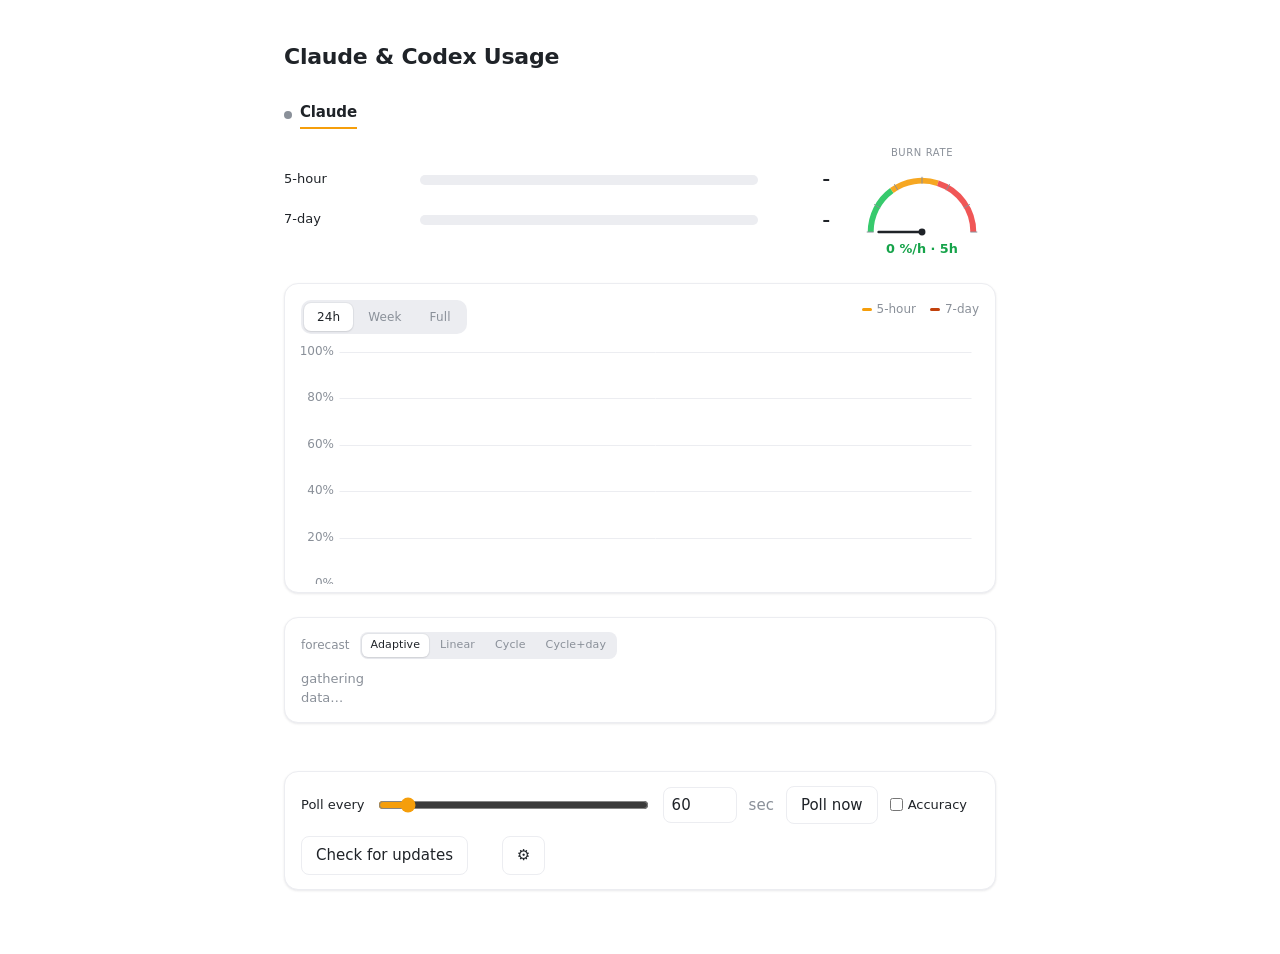
==== static/index.html @ 26c9233f "claude: All | Fable switch for model-scoped weekly limits Co-Authored-By: Claude Opus 5.5 (1M contex" ====
<!doctype html>
<html lang="en">
<head>
  <meta charset="utf-8" />
  <meta name="viewport" content="width=device-width, initial-scale=1" />
  <title>Claude &amp; Codex Usage</title>
  <link rel="stylesheet" href="/static/vendor/uPlot.min.css" />
  <link rel="stylesheet" href="/static/style.css" />
  <script>
    // ?widget=1 (used by the menu-bar webview) hides the page title; the plain
    // browser URL keeps it. Set on <html> before paint to avoid a flash.
    if (new URLSearchParams(location.search).has("widget"))
      document.documentElement.classList.add("widget");
  </script>
</head>
<body>
  <main class="wrap">
    <header class="top">
      <h1>Claude&nbsp;&amp;&nbsp;Codex&nbsp;Usage</h1>
    </header>

    <div id="banner" class="banner" hidden></div>

    <div id="stale" class="stalebar" hidden></div>

    <div id="updateBar" class="updatebar" hidden>
      <span id="updateMsg"></span>
      <button id="updateBtn" class="upd-btn">Update now</button>
    </div>

    <div class="cols">
      <!-- ===================== CLAUDE ===================== -->
      <section class="col" id="colClaude">
        <div class="col-head"><span id="dot" class="dot"></span><span class="col-title claude">Claude</span>
          <div class="seg seg-sm" data-sync="acct" hidden>
            <button data-a="desktop">Desktop</button>
            <button data-a="cli">CLI</button>
          </div>
          <div id="scopeSeg" class="seg seg-sm" data-sync="scope" hidden></div>
        </div>

        <div class="usage-row">
          <section class="bars">
            <div class="bar-row">
              <div class="bar-label">5-hour<span id="fhReset" class="reset muted"></span></div>
              <div class="track"><div id="fhFill" class="fill fh"></div></div>
              <div id="fhPct" class="pct">–</div>
            </div>
            <div class="bar-row">
              <div class="bar-label"><span id="sdLabel">7-day</span><span id="sdReset" class="reset muted"></span></div>
              <div class="track"><div id="sdFill" class="fill sd"></div></div>
              <div id="sdPct" class="pct">–</div>
            </div>
          </section>
          <div class="gauge"><div class="gauge-cap">burn rate</div><div id="claudeGauge"></div></div>
        </div>

        <section class="card chart-card">
          <div class="chart-head">
            <div class="seg" data-sync="range">
              <button data-r="24h">24h</button>
              <button data-r="7d">Week</button>
              <button data-r="full">Full</button>
            </div>
            <div class="legend-col">
              <span class="legend">
                <span class="lg"><i class="swatch fh"></i>5-hour</span>
                <span class="lg"><i class="swatch sd"></i>7-day</span>
              </span>
              <span id="consumed" class="consumed"></span>
            </div>
          </div>
          <div id="chart"></div>
        </section>

        <section class="card prog-card">
          <div class="prog-head">
            <span class="muted">forecast</span>
            <div class="seg seg-sm" data-sync="model">
              <button data-m="adaptive">Adaptive</button>
              <button data-m="linear">Linear</button>
              <button data-m="cycle">Cycle</button>
              <button data-m="cycle+tod">Cycle+day</button>
            </div>
          </div>
          <div id="prog" class="prog"><div class="prog-row muted"><span class="prog-msg">gathering data…</span></div></div>
        </section>

        <section id="scoped" class="scoped"></section>
      </section>

      <!-- ===================== CODEX ===================== -->
      <section class="col" id="colCodex" hidden>
        <div class="col-head">
          <span id="cxDot" class="dot"></span>
          <span class="col-title codex">Codex</span>
          <span id="cxSource" class="muted src"></span>
        </div>

        <div class="usage-row">
          <section id="cxBars" class="bars"></section>
          <div class="gauge"><div class="gauge-cap">burn rate</div><div id="codexGauge"></div></div>
        </div>

        <section class="card chart-card">
          <div class="chart-head">
            <div class="seg" data-sync="range">
              <button data-r="24h">24h</button>
              <button data-r="7d">Week</button>
              <button data-r="full">Full</button>
            </div>
            <div class="legend-col">
              <span id="cxLegend" class="legend"></span>
              <span id="cxConsumed" class="consumed"></span>
            </div>
          </div>
          <div id="cxChart"></div>
        </section>

        <section class="card prog-card">
          <div class="prog-head">
            <span class="muted">forecast</span>
            <div class="seg seg-sm" data-sync="model">
              <button data-m="adaptive">Adaptive</button>
              <button data-m="linear">Linear</button>
              <button data-m="cycle">Cycle</button>
              <button data-m="cycle+tod">Cycle+day</button>
            </div>
          </div>
          <div id="cxProg" class="prog"><div class="prog-row muted"><span class="prog-msg">gathering data…</span></div></div>
        </section>

        <section id="cxScoped" class="scoped"></section>
      </section>
    </div>

    <section class="card acc" id="accuracy" hidden>
      <div class="acc-head">
        <span class="cc-title">Forecast accuracy</span>
        <span class="muted cc-sub" id="accSub">backtested against your own history</span>
      </div>
      <div id="accBody" class="acc-body muted">scoring…</div>
    </section>

    <section class="card ccost" id="ccost" hidden>
      <div class="cc-head">
        <span class="cc-title">API-equivalent spend</span>
        <span class="muted cc-sub">Claude Code + Codex token logs priced at API list rates · comparison only</span>
      </div>
      <div class="cc-nums">
        <div class="cc-metric"><div class="k">Last 24h</div><div id="ccD1" class="v">–</div></div>
        <div class="cc-metric"><div class="k">Last 7 days</div><div id="ccD7" class="v">–</div></div>
        <div class="cc-metric"><div class="k">All time</div><div id="ccTotal" class="v">–</div></div>
      </div>
      <div id="ccBreak" class="cc-break muted"></div>
      <div id="ccMode" class="seg cc-seg">
        <button data-m="all">All</button>
        <button data-m="today">Today</button>
      </div>
      <div id="ccTop" class="acc-body"></div>
    </section>

    <footer class="controls card">
      <label for="ival">Poll every</label>
      <input id="ival" type="range" min="10" max="600" step="5" value="60" />
      <input id="ivalNum" type="number" min="10" max="3600" value="60" />
      <span class="muted">sec</span>
      <button id="pollNow" class="btn">Poll now</button>
      <label class="ctl-chk" title="Backtest every model against your own history">
        <input id="accToggle" type="checkbox" />Accuracy
      </label>
      <span id="updated" class="muted upd"></span>
      <button id="checkUpdate" class="btn">Check for updates</button>
      <button id="version" class="linkbtn muted ver" title="Changelog"></button>
      <button id="gear" class="btn gear" title="Settings" aria-label="Settings">⚙</button>
    </footer>

    <section id="settings" class="card settings" hidden>
      <div class="set-row">
        <div>
          <div class="set-title">Working days</div>
          <div class="set-sub muted">The forecast holds flat on the days you leave off,
            instead of projecting usage you will not make.</div>
        </div>
        <div id="workDays" class="seg seg-sm">
          <button data-d="1">Mon</button>
          <button data-d="2">Tue</button>
          <button data-d="3">Wed</button>
          <button data-d="4">Thu</button>
          <button data-d="5">Fri</button>
          <button data-d="6">Sat</button>
          <button data-d="0">Sun</button>
        </div>
      </div>
    </section>

    <div id="whatsNew" class="modal" hidden>
      <div class="card modal-card" role="dialog" aria-modal="true" aria-labelledby="wnTitle">
        <div class="wn-head">
          <span id="wnTitle" class="wn-title">What's new</span>
          <span id="wnSub" class="muted wn-sub"></span>
        </div>
        <div id="wnBody" class="wn-body"></div>
        <div class="wn-foot"><button id="wnOk" class="btn">Got it</button></div>
      </div>
    </div>
  </main>

  <script src="/static/vendor/uPlot.iife.min.js"></script>
  <script src="/static/predict.js"></script>
  <script src="/static/forecast.js"></script>
  <script src="/static/accuracy.js"></script>
  <script src="/static/app.js"></script>
</body>
</html>
---- static/vendor/uPlot.min.css ----
.uplot, .uplot *, .uplot *::before, .uplot *::after {box-sizing: border-box;}.uplot {font-family: system-ui, -apple-system, "Segoe UI", Roboto, "Helvetica Neue", Arial, "Noto Sans", sans-serif, "Apple Color Emoji", "Segoe UI Emoji", "Segoe UI Symbol", "Noto Color Emoji";line-height: 1.5;width: min-content;}.u-title {text-align: center;font-size: 18px;font-weight: bold;}.u-wrap {position: relative;user-select: none;}.u-over, .u-under {position: absolute;}.u-under {overflow: hidden;}.uplot canvas {display: block;position: relative;width: 100%;height: 100%;}.u-axis {position: absolute;}.u-legend {font-size: 14px;margin: auto;text-align: center;}.u-inline {display: block;}.u-inline * {display: inline-block;}.u-inline tr {margin-right: 16px;}.u-legend th {font-weight: 600;}.u-legend th > * {vertical-align: middle;display: inline-block;}.u-legend .u-marker {width: 1em;height: 1em;margin-right: 4px;background-clip: padding-box !important;}.u-inline.u-live th::after {content: ":";vertical-align: middle;}.u-inline:not(.u-live) .u-value {display: none;}.u-series > * {padding: 4px;}.u-series th {cursor: pointer;}.u-legend .u-off > * {opacity: 0.3;}.u-select {background: rgba(0,0,0,0.07);position: absolute;pointer-events: none;}.u-cursor-x, .u-cursor-y {position: absolute;left: 0;top: 0;pointer-events: none;will-change: transform;}.u-hz .u-cursor-x, .u-vt .u-cursor-y {height: 100%;border-right: 1px dashed #607D8B;}.u-hz .u-cursor-y, .u-vt .u-cursor-x {width: 100%;border-bottom: 1px dashed #607D8B;}.u-cursor-pt {position: absolute;top: 0;left: 0;border-radius: 50%;border: 0 solid;pointer-events: none;will-change: transform;/*this has to be !important since we set inline "background" shorthand */background-clip: padding-box !important;}.u-axis.u-off, .u-select.u-off, .u-cursor-x.u-off, .u-cursor-y.u-off, .u-cursor-pt.u-off {display: none;}
---- static/style.css ----
:root {
  --bg: #ffffff;
  --ink: #1f2328;
  --muted: #8a9099;
  --line: #ecedf1;
  --card: #ffffff;
  /* Claude is always orange, Codex is always blue. Shade separates the windows
     within a provider; hue never crosses between them. */
  --fh: #f59e0b;   /* Claude 5-hour  (orange) */
  --sd: #c2410c;   /* Claude 7-day   (burnt orange — well clear of --fh) */
  --cx1: #6366f1;  /* Codex 5-hour   (indigo) */
  --cx2: #3b82f6;  /* Codex 7-day    (blue) */
  --fh-dim: rgba(245,158,11,.40);   /* forecast projection — lighter line colors */
  --sd-dim: rgba(194,65,12,.40);
  --cx1-dim: rgba(99,102,241,.40);
  --cx2-dim: rgba(59,130,246,.40);
  --fh-band: rgba(245,158,11,.13);  /* cone forecast — translucent p10-p90 fill */
  --sd-band: rgba(194,65,12,.13);
  --cx1-band: rgba(99,102,241,.13);
  --cx2-band: rgba(59,130,246,.13);
  --shadow: 0 1px 2px rgba(16,24,40,.04), 0 1px 3px rgba(16,24,40,.06);
  --radius: 14px;
}
@media (prefers-color-scheme: dark) {
  :root { --bg:#0f1115; --ink:#e8eaed; --muted:#8b93a1; --line:#232733; --card:#151821; }
}

* { box-sizing: border-box; }
/* The `hidden` attribute must win over any class that sets `display` (e.g.
   .updatebar { display:flex }), otherwise author styles override the UA
   [hidden]{display:none} rule and the element shows even when hidden. */
[hidden] { display: none !important; }
html, body { margin: 0; background: var(--bg); color: var(--ink); }
body {
  font: 15px/1.5 -apple-system, BlinkMacSystemFont, "Segoe UI", system-ui, sans-serif;
  -webkit-font-smoothing: antialiased;
}
.wrap { max-width: 760px; margin: 0 auto; padding: 40px 24px 64px; transition: max-width .2s; }
body.two .wrap { max-width: 1180px; }
.muted { color: var(--muted); }

/* two-column layout (Claude | Codex) */
.cols { display: grid; grid-template-columns: 1fr; gap: 28px; }
body.two .cols { grid-template-columns: 1fr 1fr; }
.col { min-width: 0; }
.col-head { display: flex; align-items: center; gap: 8px; margin-bottom: 16px; }
.col-title { font-size: 15px; font-weight: 700; letter-spacing: -.01em; padding-bottom: 3px; border-bottom: 2px solid var(--line); }
.col-title.claude { border-color: var(--fh); }
.col-title.codex { border-color: var(--cx1); }
.col-head .src { font-size: 11px; }
@media (max-width: 820px) { body.two .cols { grid-template-columns: 1fr; } }

.top { display: flex; align-items: baseline; justify-content: space-between; margin-bottom: 28px; }
/* menu-bar widget view (?widget=1): drop the title bar, tighten the top */
.widget .top { display: none; }
.widget .wrap { padding-top: 22px; }
h1 { font-size: 22px; font-weight: 600; letter-spacing: -.01em; margin: 0; }
.status { display: flex; align-items: center; gap: 8px; font-size: 13px; }
.dot { width: 8px; height: 8px; border-radius: 50%; background: var(--muted); transition: background .3s; }
.dot.ok { background: #22c55e; box-shadow: 0 0 0 4px rgba(34,197,94,.14); }
.dot.err { background: #ef4444; box-shadow: 0 0 0 4px rgba(239,68,68,.14); }

.banner {
  background: #fef2f2; color: #b42318; border: 1px solid #fbd5d5;
  padding: 10px 14px; border-radius: 10px; font-size: 13px; margin-bottom: 20px;
}
@media (prefers-color-scheme: dark) { .banner { background:#2a1315; color:#f9a8a8; border-color:#4a2225; } }

.cursor-time {
  position: absolute; top: 2px; transform: translateX(-50%);
  pointer-events: none; white-space: nowrap;
  font-size: 11px; font-variant-numeric: tabular-nums;
  color: var(--muted); background: var(--card);
  padding: 1px 5px; border-radius: 5px;
}

.cc-seg { margin-top: 14px; }
#ccTop { margin-top: 10px; position: relative; }
#ccTip {
  /* Inside the bar area, not above it — anchoring to the card's top edge would
     push the box out of the card and get it clipped. */
  position: absolute; top: 0;
  pointer-events: none; z-index: 5; min-width: 190px;
  background: var(--card); color: var(--ink);
  border: 1px solid var(--line); border-radius: 8px;
  padding: 8px 10px; font-size: 12px;
  box-shadow: 0 6px 20px -6px rgba(16,24,40,.28);
}
#ccTip { max-width: 320px; }
#ccTip .tip-t { font-weight: 600; margin-bottom: 2px; }
#ccTip .tip-sub { color: var(--muted); font-size: 11px; margin-bottom: 5px; word-break: break-all; }
#ccTip .tip-r b { white-space: nowrap; }
#ccTip .tip-r { display: flex; justify-content: space-between; gap: 14px; color: var(--muted); }
#ccTip .tip-r b { color: var(--ink); font-variant-numeric: tabular-nums; }
.cc-bars { display: flex; align-items: flex-end; gap: 2px; height: 110px; }
.cc-bar { flex: 1; min-width: 3px; border-radius: 2px 2px 0 0; transition: opacity .12s; }
.cc-bar.cl { background: var(--fh); }
.cc-bar.cx { background: var(--cx1); }
.cc-bars:hover .cc-bar { opacity: .45; }
.cc-bars .cc-bar:hover { opacity: 1; }
.cc-axis { display: flex; justify-content: space-between; font-size: 11px; margin-top: 6px; }

.gear { padding: 5px 10px; font-size: 14px; line-height: 1; }
.settings { padding: 14px 16px; margin-top: -12px; margin-bottom: 24px; }
.set-row { display: flex; align-items: center; justify-content: space-between; gap: 20px; flex-wrap: wrap; }
.set-title { font-size: 13px; font-weight: 600; }
.set-sub { font-size: 12px; max-width: 46ch; margin-top: 2px; }

/* changelog modal. [hidden] is restated because .modal sets display, which
   would otherwise beat the attribute and leave it permanently open. */
.modal { position: fixed; inset: 0; z-index: 50; padding: 20px;
  display: grid; place-items: center; background: rgba(15, 18, 25, .38); }
.modal[hidden] { display: none; }
.modal-card { width: min(560px, 100%); max-height: 75vh; display: flex; flex-direction: column;
  padding: 16px 18px; margin: 0; }
.wn-head { display: flex; align-items: baseline; gap: 10px; margin-bottom: 10px; }
.wn-title { font-size: 15px; font-weight: 600; }
.wn-sub { font-size: 12px; }
.wn-body { overflow-y: auto; font-size: 13px; }
.wn-ver { font-weight: 600; margin: 12px 0 4px; }
.wn-ver:first-child { margin-top: 0; }
.wn-ver .muted { font-weight: 400; font-size: 12px; margin-left: 8px; }
.wn-body ul { margin: 0; padding-left: 18px; }
.wn-body li { margin: 2px 0; }
.wn-foot { display: flex; justify-content: flex-end; margin-top: 12px; }
.linkbtn { background: none; border: 0; padding: 0; font: inherit; cursor: pointer; }
.linkbtn:hover { text-decoration: underline; }

/* forecast-accuracy table */
.acc-head { display: flex; align-items: baseline; gap: 10px; margin-bottom: 10px; }
.acc-body { font-size: 13px; }
table.acc-tbl { border-collapse: collapse; font-variant-numeric: tabular-nums; }
table.acc-tbl th, table.acc-tbl td { padding: 4px 14px 4px 0; text-align: right; }
table.acc-tbl th:first-child, table.acc-tbl td:first-child { text-align: left; padding-right: 22px; }
table.acc-tbl thead th { font-weight: 500; color: var(--muted); font-size: 12px; }
table.acc-tbl td.best { color: var(--ink); font-weight: 600; }
table.acc-tbl tr.active td:first-child::after { content: " · in use"; color: var(--muted); font-weight: 400; }
.acc-foot { margin-top: 9px; font-size: 12px; }

/* data-has-stopped-advancing banner: amber, distinct from a poll error above */
.stalebar {
  background: #fffbeb; color: #92400e; border: 1px solid #fde68a;
  padding: 10px 14px; border-radius: 10px; font-size: 13px; margin-bottom: 20px;
}
@media (prefers-color-scheme: dark) { .stalebar { background:#2a2213; color:#fcd34d; border-color:#4a3c22; } }

/* update-available banner */
.updatebar {
  display: flex; align-items: center; gap: 12px;
  background: #eef2ff; color: #3730a3; border: 1px solid #c7d2fe;
  padding: 10px 14px; border-radius: 10px; font-size: 13px; margin-bottom: 20px;
}
.updatebar #updateMsg { flex: 1; font-variant-numeric: tabular-nums; }
.upd-btn {
  border: 0; background: var(--fh); color: #fff; border-radius: 8px;
  padding: 6px 14px; font: inherit; font-size: 13px; font-weight: 600; cursor: pointer;
}
.upd-btn:hover { filter: brightness(1.06); }
.upd-btn:disabled { opacity: .6; cursor: default; }
/* footer "Check for updates" turns into a primary "Update to vX" button */
.btn.update-mode { background: var(--fh); border-color: var(--fh); color: #fff; font-weight: 600; }
.btn.update-mode:hover { filter: brightness(1.06); color: #fff; }
.ver { margin-left: 10px; font-variant-numeric: tabular-nums; }
@media (prefers-color-scheme: dark) {
  .updatebar { background: #1e1b4b; color: #c7d2fe; border-color: #3730a3; }
}

/* usage bars + burn-rate gauge side by side */
.usage-row { display: flex; align-items: center; gap: 18px; margin-bottom: 28px; }
.usage-row .bars { flex: 1; margin-bottom: 0; }
.gauge { width: 148px; flex-shrink: 0; text-align: center; }
.gauge-cap { font-size: 10px; text-transform: uppercase; letter-spacing: .06em; color: var(--muted); margin-bottom: 1px; }
.gauge-svg { width: 100%; height: auto; display: block; }
.gauge-val { fill: var(--ink); font-size: 13px; font-weight: 700; font-variant-numeric: tabular-nums; }
/* steam vented from the gauge while it's over the max */
.steam-puff { transform-box: fill-box; transform-origin: center; animation: steam 1.9s ease-out forwards; }
@keyframes steam {
  0%   { opacity: 0; transform: translate(0, 0) scale(0.6); }
  20%  { opacity: .8; }
  100% { opacity: 0; transform: translate(var(--dx, 0), -26px) scale(2.8); }
}
@media (max-width: 480px) { .usage-row { flex-direction: column; align-items: stretch; } .gauge { width: 100%; max-width: 180px; margin: 0 auto; } }

.bars { display: grid; gap: 18px; margin-bottom: 28px; }
.bar-row { display: grid; grid-template-columns: 120px 1fr 56px; align-items: center; gap: 16px; }
.bar-label { font-size: 13px; font-weight: 500; }
.reset { display: block; font-size: 11px; font-weight: 400; margin-top: 2px; }
.track { height: 10px; background: var(--line); border-radius: 999px; overflow: hidden; }
.fill { height: 100%; width: 0%; border-radius: 999px; transition: width .6s cubic-bezier(.2,.7,.2,1); }
.fill.fh { background: var(--fh); }
.fill.sd { background: var(--sd); }
.fill.cx1 { background: var(--cx1); }
.fill.cx2 { background: var(--cx2); }
.bar-row.placeholder { visibility: hidden; }
.pct { text-align: right; font-variant-numeric: tabular-nums; font-weight: 600; font-size: 15px; }

.card { background: var(--card); border: 1px solid var(--line); border-radius: var(--radius); box-shadow: var(--shadow); }
.chart-card { padding: 16px 16px 8px; margin-bottom: 24px; }
.chart-head { display: flex; justify-content: space-between; align-items: flex-start; font-size: 12px; margin-bottom: 8px; gap: 12px; }
.legend-col { display: flex; flex-direction: column; align-items: center; gap: 3px; }
.consumed { font-size: 12px; font-variant-numeric: tabular-nums; color: var(--muted); text-align: center; min-height: 15px; }
.consumed b { font-weight: 600; }
.seg { display: inline-flex; gap: 2px; padding: 3px; background: var(--line); border-radius: 10px; }
.seg button {
  border: 0; background: transparent; color: var(--muted);
  font: inherit; font-size: 12px; font-weight: 500; letter-spacing: .01em;
  padding: 5px 13px; border-radius: 7px; cursor: pointer;
  transition: color .15s, background .15s, box-shadow .15s;
}
.seg button:hover:not(.on) { color: var(--ink); }
.seg button.on {
  background: var(--card); color: var(--ink);
  box-shadow: 0 1px 2px rgba(16,24,40,.10), 0 0 0 1px rgba(16,24,40,.04);
}
@media (prefers-color-scheme: dark) {
  .seg { background: #1c202b; }
  .seg button.on { background: #2a2f3d; color: #fff; box-shadow: 0 1px 2px rgba(0,0,0,.3); }
}
.legend { display: inline-flex; gap: 14px; align-items: center; color: var(--muted); white-space: nowrap; flex-shrink: 0; }
.lg { display: inline-flex; align-items: center; white-space: nowrap; }
.swatch { display: inline-block; width: 10px; height: 3px; border-radius: 2px; margin-right: 5px; vertical-align: middle; }
.swatch.fh { background: var(--fh); } .swatch.sd { background: var(--sd); }
.swatch.cx1 { background: var(--cx1); } .swatch.cx2 { background: var(--cx2); }
#chart { width: 100%; }

.prog-card { padding: 14px 16px; margin-bottom: 24px; }
.prog-head { font-size: 12px; margin-bottom: 10px; display: flex; align-items: center; gap: 10px; }
/* Compact segmented control for the forecast picker, sitting inline in a card
   header rather than dominating it. */
.seg-sm { padding: 2px; border-radius: 8px; }
.seg-sm button { padding: 3px 9px; font-size: 11px; border-radius: 6px; }
.prog { display: grid; gap: 8px; }
.prog-row { display: grid; grid-template-columns: 92px 1fr auto; align-items: baseline; gap: 12px; font-size: 13px; }
.prog-label { font-weight: 600; }
.prog-msg { color: var(--ink); }
.prog-rate { font-variant-numeric: tabular-nums; color: var(--muted); font-size: 12px; }
.prog-row.ok .prog-msg { color: #16794c; }
.prog-row.warn .prog-msg { color: #b42318; font-weight: 500; }
.prog-row.muted .prog-msg { color: var(--muted); }
.prog-row.placeholder { visibility: hidden; }
@media (prefers-color-scheme: dark) {
  .prog-row.ok .prog-msg { color: #4ade80; }
  .prog-row.warn .prog-msg { color: #f9a8a8; }
}

.cards { display: grid; grid-template-columns: repeat(3, 1fr); gap: 14px; margin-bottom: 20px; }
.cards.two { grid-template-columns: repeat(2, 1fr); }
.metric { padding: 14px 16px; }
.metric .k { font-size: 12px; color: var(--muted); }
.metric .v { font-size: 20px; font-weight: 600; margin-top: 6px; font-variant-numeric: tabular-nums; }

.scoped { display: grid; gap: 8px; margin-bottom: 24px; }
.scoped .row { display: flex; justify-content: space-between; font-size: 13px; color: var(--muted); padding: 2px 2px; }
.scoped .row b { color: var(--ink); font-weight: 600; }

.controls { display: flex; align-items: center; gap: 12px; padding: 14px 16px; flex-wrap: wrap; }
.controls label { font-size: 13px; font-weight: 500; }
.controls input[type=range] { flex: 1; min-width: 120px; accent-color: var(--fh); }
.controls input[type=number] { width: 74px; padding: 6px 8px; border: 1px solid var(--line); border-radius: 8px; background: var(--bg); color: var(--ink); font: inherit; }
.controls .ctl-lbl { font-size: 13px; font-weight: 500; }
.controls .ctl-chk { display: inline-flex; align-items: center; gap: 5px; font-size: 13px; cursor: pointer; }
.controls .ctl-chk input { margin: 0; cursor: pointer; }
.controls .sel { padding: 6px 8px; border: 1px solid var(--line); border-radius: 8px; background: var(--bg); color: var(--ink); font: inherit; font-size: 13px; cursor: pointer; }
.btn { border: 1px solid var(--line); background: var(--bg); color: var(--ink); border-radius: 8px; padding: 7px 14px; font: inherit; cursor: pointer; }
.btn:hover { border-color: var(--fh); color: var(--fh); }
.upd { margin-left: auto; font-size: 12px; }

/* API-equivalent spend strip (full width) */
.ccost { padding: 18px 20px; margin-bottom: 24px; }
.cc-head { display: flex; align-items: baseline; gap: 10px; flex-wrap: wrap; margin-bottom: 14px; }
.cc-title { font-size: 14px; font-weight: 700; letter-spacing: -.01em; }
.cc-sub { font-size: 11px; }
.cc-nums { display: grid; grid-template-columns: repeat(3, 1fr); gap: 16px; }
.cc-metric { text-align: center; }
.cc-metric .k { font-size: 12px; color: var(--muted); }
.cc-metric .v { font-size: 26px; font-weight: 700; margin-top: 4px; font-variant-numeric: tabular-nums; letter-spacing: -.02em; }
.cc-break { margin-top: 14px; font-size: 12px; text-align: center; font-variant-numeric: tabular-nums; }
.cc-break b { color: var(--ink); font-weight: 600; }

/* uPlot theming */
.u-axis { color: var(--muted); }
/* drag-to-zoom selection box — the default tint is invisible on dark */
.u-select { background: rgba(99, 102, 241, .20); }
@media (prefers-color-scheme: dark) { .u-select { background: rgba(129, 140, 248, .26); } }
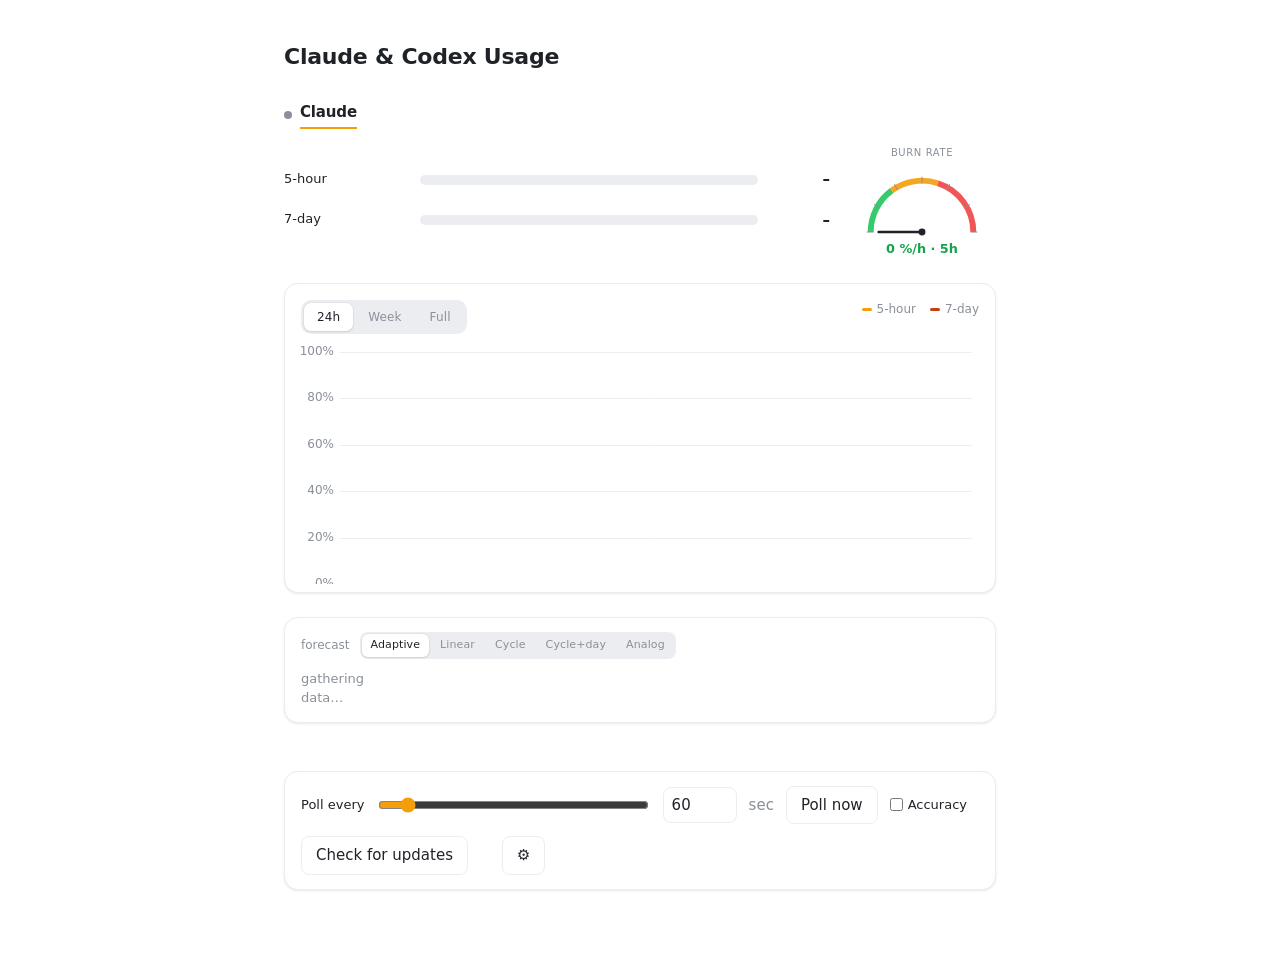
==== commit 63ae856a: "forecast: per-provider model and range, new analog model Claude and Codex each keep their own foreca" ====
--- a/static/index.html
+++ b/static/index.html
@@ -57,7 +57,7 @@
 
         <section class="card chart-card">
           <div class="chart-head">
-            <div class="seg" data-sync="range">
+            <div class="seg" data-p="claude" data-sync="range">
               <button data-r="24h">24h</button>
               <button data-r="7d">Week</button>
               <button data-r="full">Full</button>
@@ -76,11 +76,12 @@
         <section class="card prog-card">
           <div class="prog-head">
             <span class="muted">forecast</span>
-            <div class="seg seg-sm" data-sync="model">
+            <div class="seg seg-sm" data-p="claude" data-sync="model">
               <button data-m="adaptive">Adaptive</button>
               <button data-m="linear">Linear</button>
               <button data-m="cycle">Cycle</button>
               <button data-m="cycle+tod">Cycle+day</button>
+              <button data-m="analog">Analog</button>
             </div>
           </div>
           <div id="prog" class="prog"><div class="prog-row muted"><span class="prog-msg">gathering data…</span></div></div>
@@ -104,7 +105,7 @@
 
         <section class="card chart-card">
           <div class="chart-head">
-            <div class="seg" data-sync="range">
+            <div class="seg" data-p="codex" data-sync="range">
               <button data-r="24h">24h</button>
               <button data-r="7d">Week</button>
               <button data-r="full">Full</button>
@@ -120,11 +121,12 @@
         <section class="card prog-card">
           <div class="prog-head">
             <span class="muted">forecast</span>
-            <div class="seg seg-sm" data-sync="model">
+            <div class="seg seg-sm" data-p="codex" data-sync="model">
               <button data-m="adaptive">Adaptive</button>
               <button data-m="linear">Linear</button>
               <button data-m="cycle">Cycle</button>
               <button data-m="cycle+tod">Cycle+day</button>
+              <button data-m="analog">Analog</button>
             </div>
           </div>
           <div id="cxProg" class="prog"><div class="prog-row muted"><span class="prog-msg">gathering data…</span></div></div>
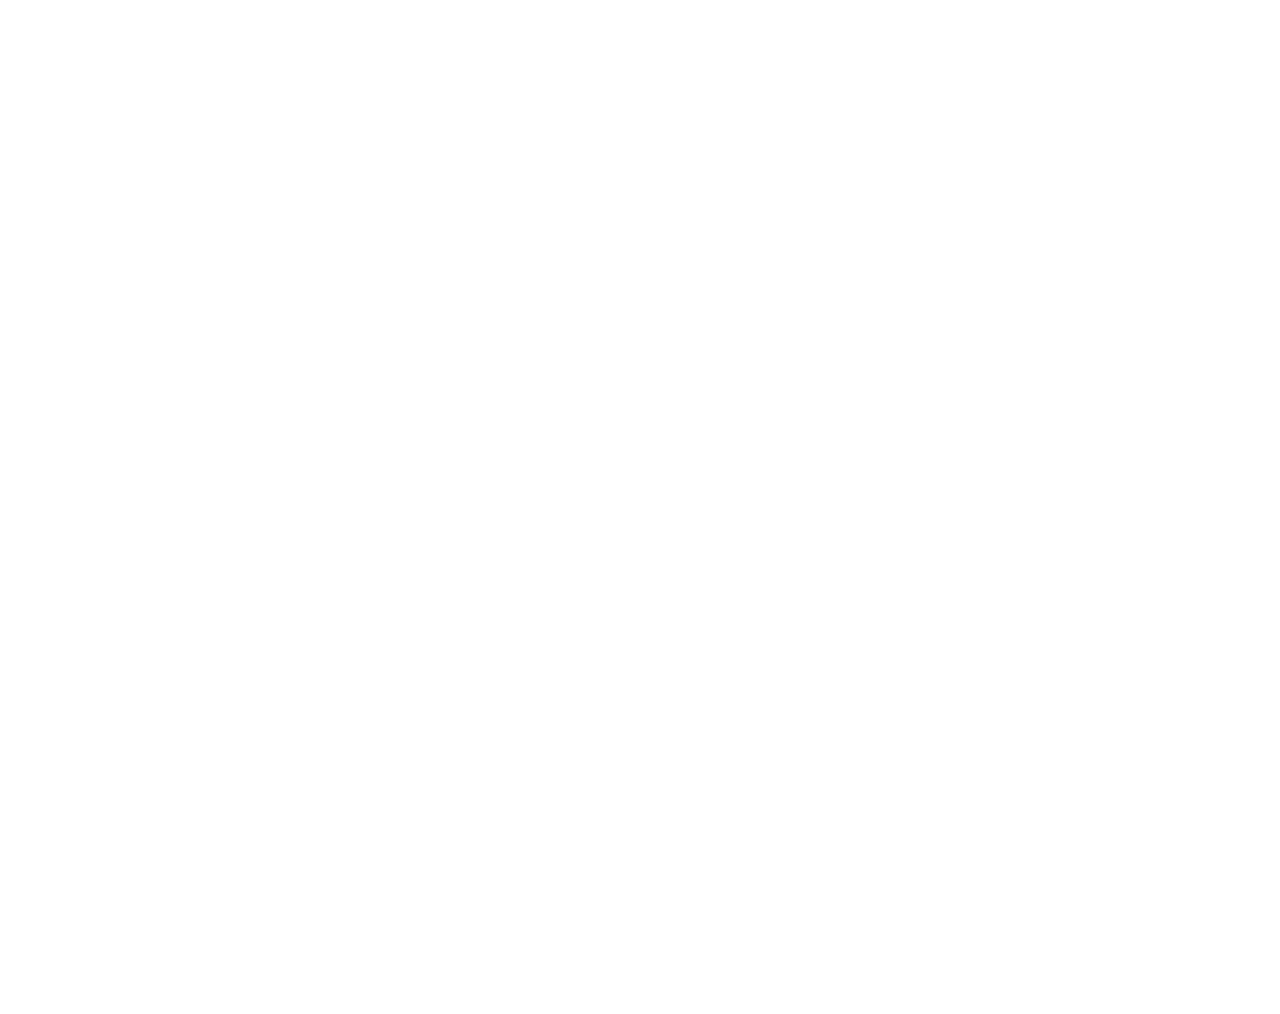
==== commit f074c5ca: "charts: overview strip to pan/zoom, full history with detail on demand - An overview strip under eac" ====
--- a/static/index.html
+++ b/static/index.html
@@ -13,7 +13,7 @@
       document.documentElement.classList.add("widget");
   </script>
 </head>
-<body>
+<body class="booting still">
   <main class="wrap">
     <header class="top">
       <h1>Claude&nbsp;&amp;&nbsp;Codex&nbsp;Usage</h1>
@@ -71,6 +71,7 @@
             </div>
           </div>
           <div id="chart"></div>
+          <div id="chartOv" class="chart-ov" title="Drag to move through time, drag the edges to zoom"></div>
         </section>
 
         <section class="card prog-card">
@@ -116,6 +117,7 @@
             </div>
           </div>
           <div id="cxChart"></div>
+          <div id="cxChartOv" class="chart-ov" title="Drag to move through time, drag the edges to zoom"></div>
         </section>
 
         <section class="card prog-card">
--- a/static/style.css
+++ b/static/style.css
@@ -36,6 +36,10 @@
   -webkit-font-smoothing: antialiased;
 }
 .wrap { max-width: 760px; margin: 0 auto; padding: 40px 24px 64px; transition: max-width .2s; }
+/* Until the first data has rendered, show nothing rather than an empty layout
+   that then jumps; and while it renders, nothing animates into place. */
+body.booting .wrap { visibility: hidden; }
+body.still *, body.still *::before, body.still *::after { transition: none !important; }
 body.two .wrap { max-width: 1180px; }
 .muted { color: var(--muted); }
 
@@ -222,6 +226,13 @@
 .swatch.fh { background: var(--fh); } .swatch.sd { background: var(--sd); }
 .swatch.cx1 { background: var(--cx1); } .swatch.cx2 { background: var(--cx2); }
 #chart { width: 100%; }
+/* overview strip: all history + forecast, with the main chart's window on it */
+.chart-ov { width: 100%; margin-top: 4px; user-select: none; touch-action: none; --ov-dim: rgba(255, 255, 255, .72); }
+.chart-ov .u-over { overflow: hidden; }
+.ov-win { position: absolute; top: 0; bottom: 0; box-sizing: border-box;
+  border: 1px solid var(--muted); border-radius: 4px; pointer-events: none;
+  box-shadow: 0 0 0 9999px var(--ov-dim); }
+@media (prefers-color-scheme: dark) { .chart-ov { --ov-dim: rgba(21, 24, 33, .72); } }
 
 .prog-card { padding: 14px 16px; margin-bottom: 24px; }
 .prog-head { font-size: 12px; margin-bottom: 10px; display: flex; align-items: center; gap: 10px; }
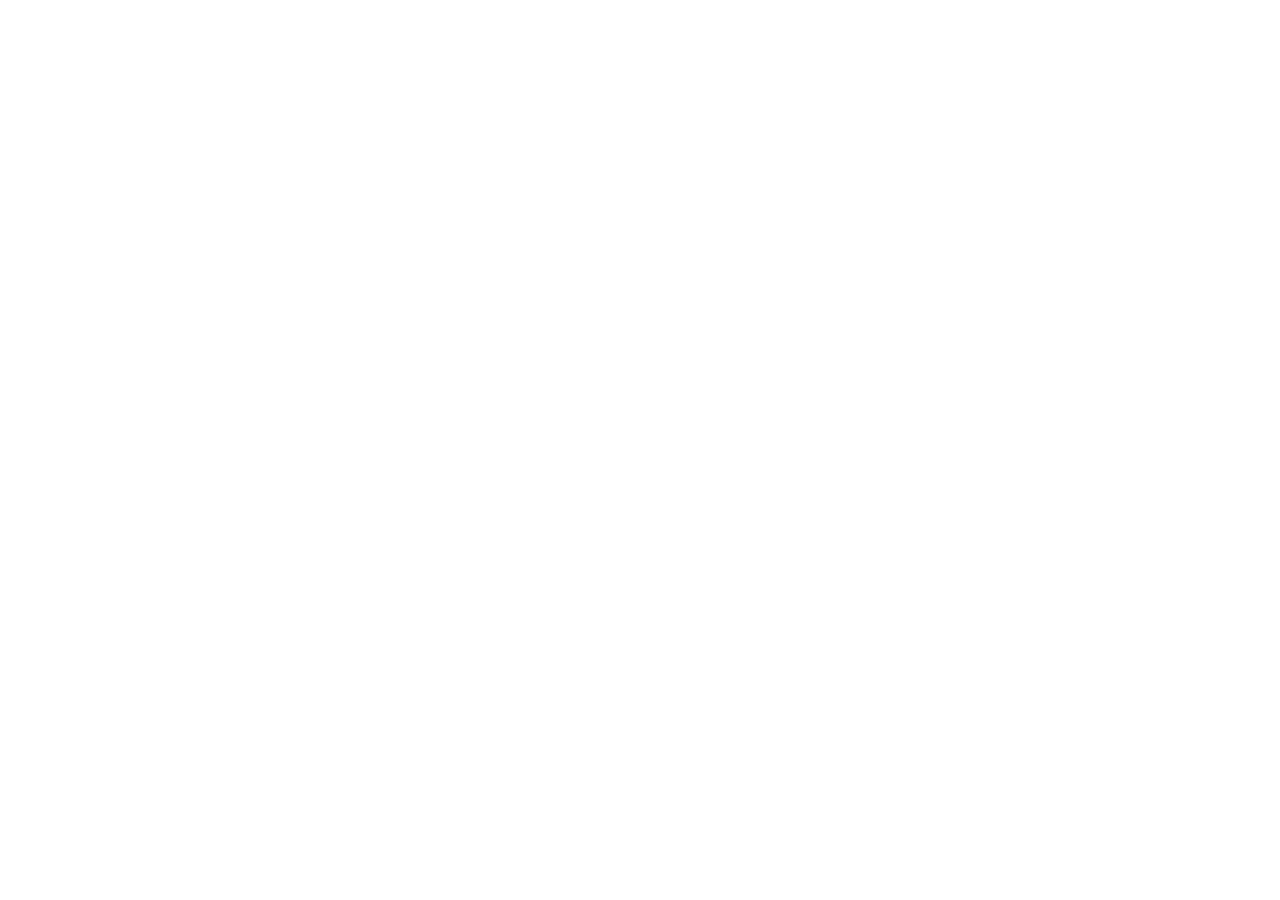
==== commit 8c878d03: "dashboard: usage meters with hover explanations; range buttons under the timeline Each limit gets a " ====
--- a/static/index.html
+++ b/static/index.html
@@ -40,55 +40,36 @@
         </div>
 
         <div class="usage-row">
-          <section class="bars">
-            <div class="bar-row">
-              <div class="bar-label">5-hour<span id="fhReset" class="reset muted"></span></div>
-              <div class="track"><div id="fhFill" class="fill fh"></div></div>
-              <div id="fhPct" class="pct">–</div>
+          <div class="meter-cell" id="fhCell">
+            <div class="meter-wrap" id="fhMeter"></div>
+            <div class="meter-txt">
+              <span id="fhReset" class="reset muted"></span>
+              <span id="fhFc" class="dial-sub muted"></span>
             </div>
-            <div class="bar-row">
-              <div class="bar-label"><span id="sdLabel">7-day</span><span id="sdReset" class="reset muted"></span></div>
-              <div class="track"><div id="sdFill" class="fill sd"></div></div>
-              <div id="sdPct" class="pct">–</div>
+          </div>
+          <div class="meter-cell" id="sdCell">
+            <div class="meter-wrap" id="sdMeter"></div>
+            <div class="meter-txt">
+              <span id="sdReset" class="reset muted"></span>
+              <span id="sdFc" class="dial-sub muted"></span>
             </div>
-          </section>
-          <div class="gauge"><div class="gauge-cap">burn rate</div><div id="claudeGauge"></div></div>
+          </div>
         </div>
 
         <section class="card chart-card">
-          <div class="chart-head">
-            <div class="seg" data-p="claude" data-sync="range">
+          <div id="chart"></div>
+          <div id="chartOv" class="chart-ov" title="Drag to move through time, drag the edges to zoom"></div>
+          <div class="range-row">
+            <span id="chartSpan" class="range-span"></span>
+            <div class="range-presets" data-p="claude" data-sync="range">
               <button data-r="24h">24h</button>
               <button data-r="7d">Week</button>
               <button data-r="full">Full</button>
             </div>
-            <div class="legend-col">
-              <span class="legend">
-                <span class="lg"><i class="swatch fh"></i>5-hour</span>
-                <span class="lg"><i class="swatch sd"></i>7-day</span>
-              </span>
-              <span id="consumed" class="consumed"></span>
-            </div>
           </div>
-          <div id="chart"></div>
-          <div id="chartOv" class="chart-ov" title="Drag to move through time, drag the edges to zoom"></div>
         </section>
 
-        <section class="card prog-card">
-          <div class="prog-head">
-            <span class="muted">forecast</span>
-            <div class="seg seg-sm" data-p="claude" data-sync="model">
-              <button data-m="adaptive">Adaptive</button>
-              <button data-m="linear">Linear</button>
-              <button data-m="cycle">Cycle</button>
-              <button data-m="cycle+tod">Cycle+day</button>
-              <button data-m="analog">Analog</button>
-            </div>
-          </div>
-          <div id="prog" class="prog"><div class="prog-row muted"><span class="prog-msg">gathering data…</span></div></div>
-        </section>
 
-        <section id="scoped" class="scoped"></section>
       </section>
 
       <!-- ===================== CODEX ===================== -->
@@ -100,39 +81,35 @@
         </div>
 
         <div class="usage-row">
-          <section id="cxBars" class="bars"></section>
-          <div class="gauge"><div class="gauge-cap">burn rate</div><div id="codexGauge"></div></div>
+          <div class="meter-cell" id="cx5Cell">
+            <div class="meter-wrap" id="cx5Meter"></div>
+            <div class="meter-txt">
+              <span id="cx5Reset" data-reset="" class="reset muted"></span>
+              <span id="cx5Fc" class="dial-sub muted"></span>
+            </div>
+          </div>
+          <div class="meter-cell" id="cx7Cell">
+            <div class="meter-wrap" id="cx7Meter"></div>
+            <div class="meter-txt">
+              <span id="cx7Reset" data-reset="" class="reset muted"></span>
+              <span id="cx7Fc" class="dial-sub muted"></span>
+            </div>
+          </div>
         </div>
 
         <section class="card chart-card">
-          <div class="chart-head">
-            <div class="seg" data-p="codex" data-sync="range">
+          <div id="cxChart"></div>
+          <div id="cxChartOv" class="chart-ov" title="Drag to move through time, drag the edges to zoom"></div>
+          <div class="range-row">
+            <span id="cxChartSpan" class="range-span"></span>
+            <div class="range-presets" data-p="codex" data-sync="range">
               <button data-r="24h">24h</button>
               <button data-r="7d">Week</button>
               <button data-r="full">Full</button>
             </div>
-            <div class="legend-col">
-              <span id="cxLegend" class="legend"></span>
-              <span id="cxConsumed" class="consumed"></span>
-            </div>
           </div>
-          <div id="cxChart"></div>
-          <div id="cxChartOv" class="chart-ov" title="Drag to move through time, drag the edges to zoom"></div>
         </section>
 
-        <section class="card prog-card">
-          <div class="prog-head">
-            <span class="muted">forecast</span>
-            <div class="seg seg-sm" data-p="codex" data-sync="model">
-              <button data-m="adaptive">Adaptive</button>
-              <button data-m="linear">Linear</button>
-              <button data-m="cycle">Cycle</button>
-              <button data-m="cycle+tod">Cycle+day</button>
-              <button data-m="analog">Analog</button>
-            </div>
-          </div>
-          <div id="cxProg" class="prog"><div class="prog-row muted"><span class="prog-msg">gathering data…</span></div></div>
-        </section>
 
         <section id="cxScoped" class="scoped"></section>
       </section>
--- a/static/style.css
+++ b/static/style.css
@@ -18,11 +18,13 @@
   --sd-band: rgba(194,65,12,.13);
   --cx1-band: rgba(99,102,241,.13);
   --cx2-band: rgba(59,130,246,.13);
+  --offline: rgba(138,144,153,.14);  /* no internet: shaded under the chart lines */
   --shadow: 0 1px 2px rgba(16,24,40,.04), 0 1px 3px rgba(16,24,40,.06);
   --radius: 14px;
 }
 @media (prefers-color-scheme: dark) {
-  :root { --bg:#0f1115; --ink:#e8eaed; --muted:#8b93a1; --line:#232733; --card:#151821; }
+  :root { --bg:#0f1115; --ink:#e8eaed; --muted:#8b93a1; --line:#232733; --card:#151821;
+          --offline: rgba(139,147,161,.12); }
 }
 
 * { box-sizing: border-box; }
@@ -169,41 +171,61 @@
   .updatebar { background: #1e1b4b; color: #c7d2fe; border-color: #3730a3; }
 }
 
-/* usage bars + burn-rate gauge side by side */
-.usage-row { display: flex; align-items: center; gap: 18px; margin-bottom: 28px; }
-.usage-row .bars { flex: 1; margin-bottom: 0; }
-.gauge { width: 148px; flex-shrink: 0; text-align: center; }
-.gauge-cap { font-size: 10px; text-transform: uppercase; letter-spacing: .06em; color: var(--muted); margin-bottom: 1px; }
-.gauge-svg { width: 100%; height: auto; display: block; }
-.gauge-val { fill: var(--ink); font-size: 13px; font-weight: 700; font-variant-numeric: tabular-nums; }
-/* steam vented from the gauge while it's over the max */
-.steam-puff { transform-box: fill-box; transform-origin: center; animation: steam 1.9s ease-out forwards; }
-@keyframes steam {
-  0%   { opacity: 0; transform: translate(0, 0) scale(0.6); }
+/* usage meters: one per window. A bar in three blocks (used, the forecast to the
+   reset, what's left at the reset) with the burn rate inside; each block has a
+   tooltip. The countdown sits to the right of the bar's base. */
+.usage-row { display: grid; gap: 22px; margin: 22px 0 32px; }
+.meter-cell { display: flex; flex-direction: column; gap: 5px; min-width: 0; }
+.meter-cell.placeholder { visibility: hidden; }
+.meter-wrap { position: relative; min-width: 0; }
+.meter { position: relative; display: flex; gap: 2px; height: 26px; }
+.m-seg { position: relative; display: flex; align-items: center; justify-content: flex-end; min-width: 0;
+  overflow: hidden; cursor: default; transition: width .6s cubic-bezier(.2,.7,.2,1); }
+.m-seg.empty { display: none; }
+.m-used { background: var(--m); }
+.m-rate { background: color-mix(in srgb, var(--m) 68%, transparent); }
+.m-fc { background: color-mix(in srgb, var(--m) 30%, transparent); }
+.m-fc.over { background: color-mix(in srgb, #e5484d 70%, transparent); }
+.m-left { background: var(--line); }
+/* whichever blocks touch the ends keep the bar's rounded corners */
+.m-seg.first { border-top-left-radius: 7px; border-bottom-left-radius: 7px; }
+.m-seg.last { border-top-right-radius: 7px; border-bottom-right-radius: 7px; }
+.m-seg:hover, .m-seg:focus-visible { filter: brightness(1.08); outline: none; box-shadow: inset 0 0 0 2px color-mix(in srgb, var(--ink) 35%, transparent); }
+.m-lbl { padding: 0 7px; font-size: 11.5px; font-weight: 700; font-variant-numeric: tabular-nums; white-space: nowrap; color: var(--ink); pointer-events: none; }
+.m-used .m-lbl, .m-rate .m-lbl { color: #fff; }
+.light-m .m-used .m-lbl, .light-m .m-rate .m-lbl { color: #1f2328; }
+.m-seg.tight .m-lbl { visibility: hidden; }
+/* smoke off a fast burn */
+.m-smoke { position: absolute; inset: 0 0 auto 0; height: 0; pointer-events: none; }
+.m-smoke i { position: absolute; top: -4px; width: 14px; height: 14px; border-radius: 50%;
+  background: radial-gradient(circle, rgba(156,163,175,.85), rgba(156,163,175,.35) 55%, rgba(156,163,175,0) 72%);
+  filter: blur(1.5px); animation: smoke 1.9s ease-out forwards; }
+@keyframes smoke {
+  0%   { opacity: 0; transform: translate(0, 0) scale(.6); }
   20%  { opacity: .8; }
-  100% { opacity: 0; transform: translate(var(--dx, 0), -26px) scale(2.8); }
-}
-@media (max-width: 480px) { .usage-row { flex-direction: column; align-items: stretch; } .gauge { width: 100%; max-width: 180px; margin: 0 auto; } }
-
-.bars { display: grid; gap: 18px; margin-bottom: 28px; }
-.bar-row { display: grid; grid-template-columns: 120px 1fr 56px; align-items: center; gap: 16px; }
-.bar-label { font-size: 13px; font-weight: 500; }
+  100% { opacity: 0; transform: translate(var(--dx, 0), -30px) scale(2.6); }
+}
+.m-tip { position: absolute; bottom: calc(100% + 8px); z-index: 6; width: max-content; max-width: min(280px, 100%);
+  pointer-events: none; background: var(--card); color: var(--ink); border: 1px solid var(--line); border-radius: 8px;
+  padding: 8px 10px; font-size: 12px; line-height: 1.4; box-shadow: 0 6px 20px -6px rgba(16,24,40,.28); }
+.m-tip.below { bottom: auto; top: calc(100% + 8px); }
+.m-tip .tip-t { font-weight: 600; margin-bottom: 2px; font-variant-numeric: tabular-nums; }
+.m-tip .tip-x { color: var(--muted); }
+/* the forecast's tooltip holds the model picker, so it takes the pointer */
+.m-tip.interactive { pointer-events: auto; max-width: min(360px, 100%); }
+.m-tip .m-models { margin-top: 8px; display: flex; flex-wrap: wrap; }
+/* above the bar, on the right: the countdown, and any warning */
+.meter-txt { order: -1; display: flex; flex-wrap: wrap; justify-content: flex-end; align-items: baseline; gap: 2px 12px; }
+.meter-txt .reset { display: inline; font-size: 12px; margin-top: 0; }
+.meter-txt > :empty { display: none; }
+.dial-sub { font-size: 12px; font-variant-numeric: tabular-nums; }
+.dial-sub.warn { color: #dc2626; }
+@media (prefers-color-scheme: dark) { .dial-sub.warn { color: #ef4444; } }
+
 .reset { display: block; font-size: 11px; font-weight: 400; margin-top: 2px; }
-.track { height: 10px; background: var(--line); border-radius: 999px; overflow: hidden; }
-.fill { height: 100%; width: 0%; border-radius: 999px; transition: width .6s cubic-bezier(.2,.7,.2,1); }
-.fill.fh { background: var(--fh); }
-.fill.sd { background: var(--sd); }
-.fill.cx1 { background: var(--cx1); }
-.fill.cx2 { background: var(--cx2); }
-.bar-row.placeholder { visibility: hidden; }
-.pct { text-align: right; font-variant-numeric: tabular-nums; font-weight: 600; font-size: 15px; }
 
 .card { background: var(--card); border: 1px solid var(--line); border-radius: var(--radius); box-shadow: var(--shadow); }
 .chart-card { padding: 16px 16px 8px; margin-bottom: 24px; }
-.chart-head { display: flex; justify-content: space-between; align-items: flex-start; font-size: 12px; margin-bottom: 8px; gap: 12px; }
-.legend-col { display: flex; flex-direction: column; align-items: center; gap: 3px; }
-.consumed { font-size: 12px; font-variant-numeric: tabular-nums; color: var(--muted); text-align: center; min-height: 15px; }
-.consumed b { font-weight: 600; }
 .seg { display: inline-flex; gap: 2px; padding: 3px; background: var(--line); border-radius: 10px; }
 .seg button {
   border: 0; background: transparent; color: var(--muted);
@@ -220,11 +242,6 @@
   .seg { background: #1c202b; }
   .seg button.on { background: #2a2f3d; color: #fff; box-shadow: 0 1px 2px rgba(0,0,0,.3); }
 }
-.legend { display: inline-flex; gap: 14px; align-items: center; color: var(--muted); white-space: nowrap; flex-shrink: 0; }
-.lg { display: inline-flex; align-items: center; white-space: nowrap; }
-.swatch { display: inline-block; width: 10px; height: 3px; border-radius: 2px; margin-right: 5px; vertical-align: middle; }
-.swatch.fh { background: var(--fh); } .swatch.sd { background: var(--sd); }
-.swatch.cx1 { background: var(--cx1); } .swatch.cx2 { background: var(--cx2); }
 #chart { width: 100%; }
 /* overview strip: all history + forecast, with the main chart's window on it */
 .chart-ov { width: 100%; margin-top: 4px; user-select: none; touch-action: none; --ov-dim: rgba(255, 255, 255, .72); }
@@ -233,26 +250,19 @@
   border: 1px solid var(--muted); border-radius: 4px; pointer-events: none;
   box-shadow: 0 0 0 9999px var(--ov-dim); }
 @media (prefers-color-scheme: dark) { .chart-ov { --ov-dim: rgba(21, 24, 33, .72); } }
-
-.prog-card { padding: 14px 16px; margin-bottom: 24px; }
-.prog-head { font-size: 12px; margin-bottom: 10px; display: flex; align-items: center; gap: 10px; }
-/* Compact segmented control for the forecast picker, sitting inline in a card
-   header rather than dominating it. */
+/* under the strip: what the chart spans, and the range presets */
+.range-row { display: flex; justify-content: space-between; align-items: center; gap: 10px; margin: 2px 0 4px; }
+.range-span { font-size: 12px; color: var(--muted); font-variant-numeric: tabular-nums; min-width: 0; }
+.range-presets { display: inline-flex; gap: 2px; flex-shrink: 0; }
+.range-presets button { border: 0; background: none; color: var(--muted); font: inherit; font-size: 12px; padding: 3px 8px; border-radius: 6px; cursor: pointer; }
+.range-presets button:hover { color: var(--ink); }
+.range-presets button.on { color: var(--ink); background: var(--line); font-weight: 600; }
+.range-presets button:focus-visible { outline: 2px solid var(--muted); outline-offset: 1px; }
+
+/* Compact segmented control (the account and scope switches, and the forecast
+   model picker in the meter's tooltip). */
 .seg-sm { padding: 2px; border-radius: 8px; }
 .seg-sm button { padding: 3px 9px; font-size: 11px; border-radius: 6px; }
-.prog { display: grid; gap: 8px; }
-.prog-row { display: grid; grid-template-columns: 92px 1fr auto; align-items: baseline; gap: 12px; font-size: 13px; }
-.prog-label { font-weight: 600; }
-.prog-msg { color: var(--ink); }
-.prog-rate { font-variant-numeric: tabular-nums; color: var(--muted); font-size: 12px; }
-.prog-row.ok .prog-msg { color: #16794c; }
-.prog-row.warn .prog-msg { color: #b42318; font-weight: 500; }
-.prog-row.muted .prog-msg { color: var(--muted); }
-.prog-row.placeholder { visibility: hidden; }
-@media (prefers-color-scheme: dark) {
-  .prog-row.ok .prog-msg { color: #4ade80; }
-  .prog-row.warn .prog-msg { color: #f9a8a8; }
-}
 
 .cards { display: grid; grid-template-columns: repeat(3, 1fr); gap: 14px; margin-bottom: 20px; }
 .cards.two { grid-template-columns: repeat(2, 1fr); }
